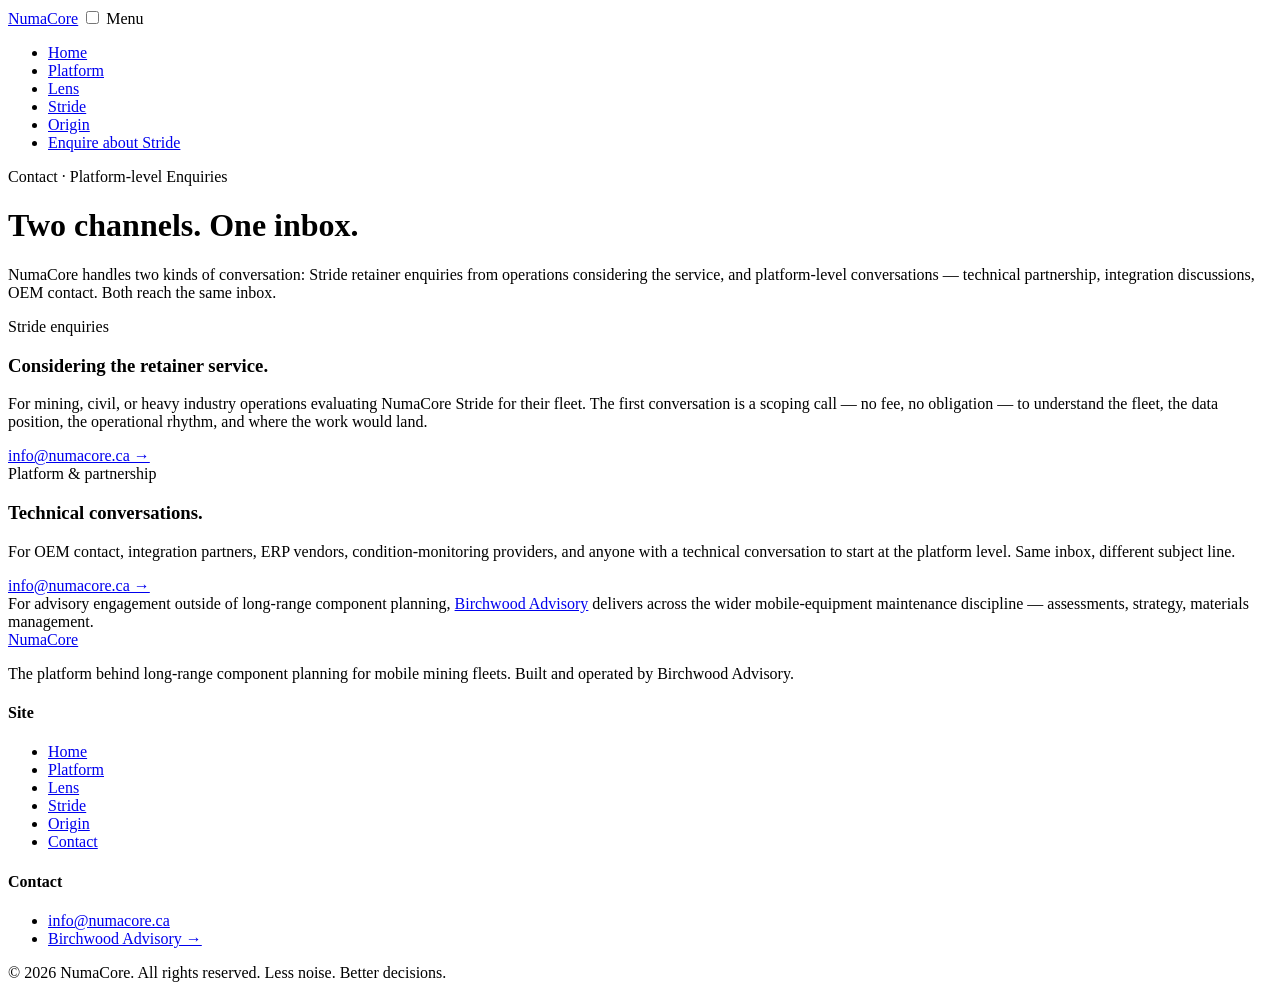
==== contact.html @ 714d465b "Add files via upload" ====
<!DOCTYPE html>
<html lang="en">
<head>
<meta charset="UTF-8">
<meta name="viewport" content="width=device-width, initial-scale=1.0">
<title>Contact &mdash; NumaCore</title>
<meta name="description" content="Platform-level enquiries for NumaCore. Stride retainer enquiries, technical partnership, integration discussions, OEM conversations.">
<link rel="icon" type="image/svg+xml" href="data:image/svg+xml,%3Csvg xmlns='http://www.w3.org/2000/svg' viewBox='0 0 54 54'%3E%3Cpath d='M27 4 L30 24 L50 27 L30 30 L27 50 L24 30 L4 27 L24 24 Z' fill='%235C58A8' opacity='0.3'/%3E%3Cpath d='M27 4 L30 24 L50 27 L30 30 L27 50 L24 30 L4 27 L24 24 Z' fill='none' stroke='%238883D4' stroke-width='2'/%3E%3Ccircle cx='27' cy='27' r='4' fill='%238883D4'/%3E%3C/svg%3E">
<link rel="preconnect" href="https://fonts.googleapis.com">
<link rel="preconnect" href="https://fonts.gstatic.com" crossorigin>
<link href="https://fonts.googleapis.com/css2?family=Rajdhani:wght@400;500;600;700&family=Barlow:wght@300;400;500;600;700&family=Barlow+Condensed:wght@500;600;700&family=JetBrains+Mono:wght@400;500&display=swap" rel="stylesheet">
<link rel="stylesheet" href="styles.css">
</head>
<body>

<nav class="nav">
  <div class="nav-inner">
    <a href="index.html" class="nav-brand">Numa<span>Core</span></a>
    <input type="checkbox" id="nav-toggle" class="nav-toggle">
    <label for="nav-toggle" class="nav-toggle-btn">Menu</label>
    <ul class="nav-links">
      <li><a href="index.html">Home</a></li>
      <li><a href="platform.html">Platform</a></li>
      <li><a href="lens.html">Lens</a></li>
      <li><a href="stride.html">Stride</a></li>
      <li><a href="origin.html">Origin</a></li>
      <li><a href="mailto:info@numacore.ca?subject=Stride%20enquiry" class="nav-cta">Enquire about Stride</a></li>
    </ul>
  </div>
</nav>

<header class="page-header">
  <div class="hero-glow violet" style="opacity:0.28;"></div>
  <div class="container">
    <span class="eyebrow">Contact &middot; Platform-level Enquiries</span>
    <h1>Two channels. One inbox.</h1>
    <p class="lede">NumaCore handles two kinds of conversation: Stride retainer enquiries from operations considering the service, and platform-level conversations &mdash; technical partnership, integration discussions, OEM contact. Both reach the same inbox.</p>
  </div>
</header>

<section>
  <div class="container-narrow">

    <div class="contact-block" style="border-left: 2px solid var(--nc-stride);">
      <span class="eyebrow" style="color: var(--nc-stride);">Stride enquiries</span>
      <h3>Considering the retainer service.</h3>
      <p>For mining, civil, or heavy industry operations evaluating NumaCore Stride for their fleet. The first conversation is a scoping call &mdash; no fee, no obligation &mdash; to understand the fleet, the data position, the operational rhythm, and where the work would land.</p>
      <a href="mailto:info@numacore.ca?subject=Stride%20enquiry" class="btn btn-stride">info@numacore.ca &rarr;</a>
    </div>

    <div class="contact-block" style="border-left: 2px solid var(--nc-brand);">
      <span class="eyebrow">Platform &amp; partnership</span>
      <h3>Technical conversations.</h3>
      <p>For OEM contact, integration partners, ERP vendors, condition-monitoring providers, and anyone with a technical conversation to start at the platform level. Same inbox, different subject line.</p>
      <a href="mailto:info@numacore.ca?subject=Platform%20enquiry" class="btn btn-secondary">info@numacore.ca &rarr;</a>
    </div>

    <div class="routing-note">
      For advisory engagement outside of long-range component planning, <a href="https://birchwood-advisory.com" target="_blank" rel="noopener">Birchwood Advisory</a> delivers across the wider mobile-equipment maintenance discipline &mdash; assessments, strategy, materials management.
    </div>

  </div>
</section>

<footer>
  <div class="footer-inner">
    <div class="footer-brand">
      <a href="index.html" class="nav-brand">Numa<span>Core</span></a>
      <p>The platform behind long-range component planning for mobile mining fleets. Built and operated by Birchwood Advisory.</p>
    </div>
    <div class="footer-col">
      <h4>Site</h4>
      <ul>
        <li><a href="index.html">Home</a></li>
        <li><a href="platform.html">Platform</a></li>
        <li><a href="lens.html">Lens</a></li>
        <li><a href="stride.html">Stride</a></li>
        <li><a href="origin.html">Origin</a></li>
        <li><a href="contact.html">Contact</a></li>
      </ul>
    </div>
    <div class="footer-col">
      <h4>Contact</h4>
      <ul>
        <li><a href="mailto:info@numacore.ca">info@numacore.ca</a></li>
        <li><a href="https://birchwood-advisory.com" target="_blank" rel="noopener">Birchwood Advisory &rarr;</a></li>
      </ul>
    </div>
  </div>
  <div class="footer-base">
    <span>&copy; 2026 NumaCore. All rights reserved.</span>
    <span>Less noise. Better decisions.</span>
  </div>
</footer>

</body>
</html>
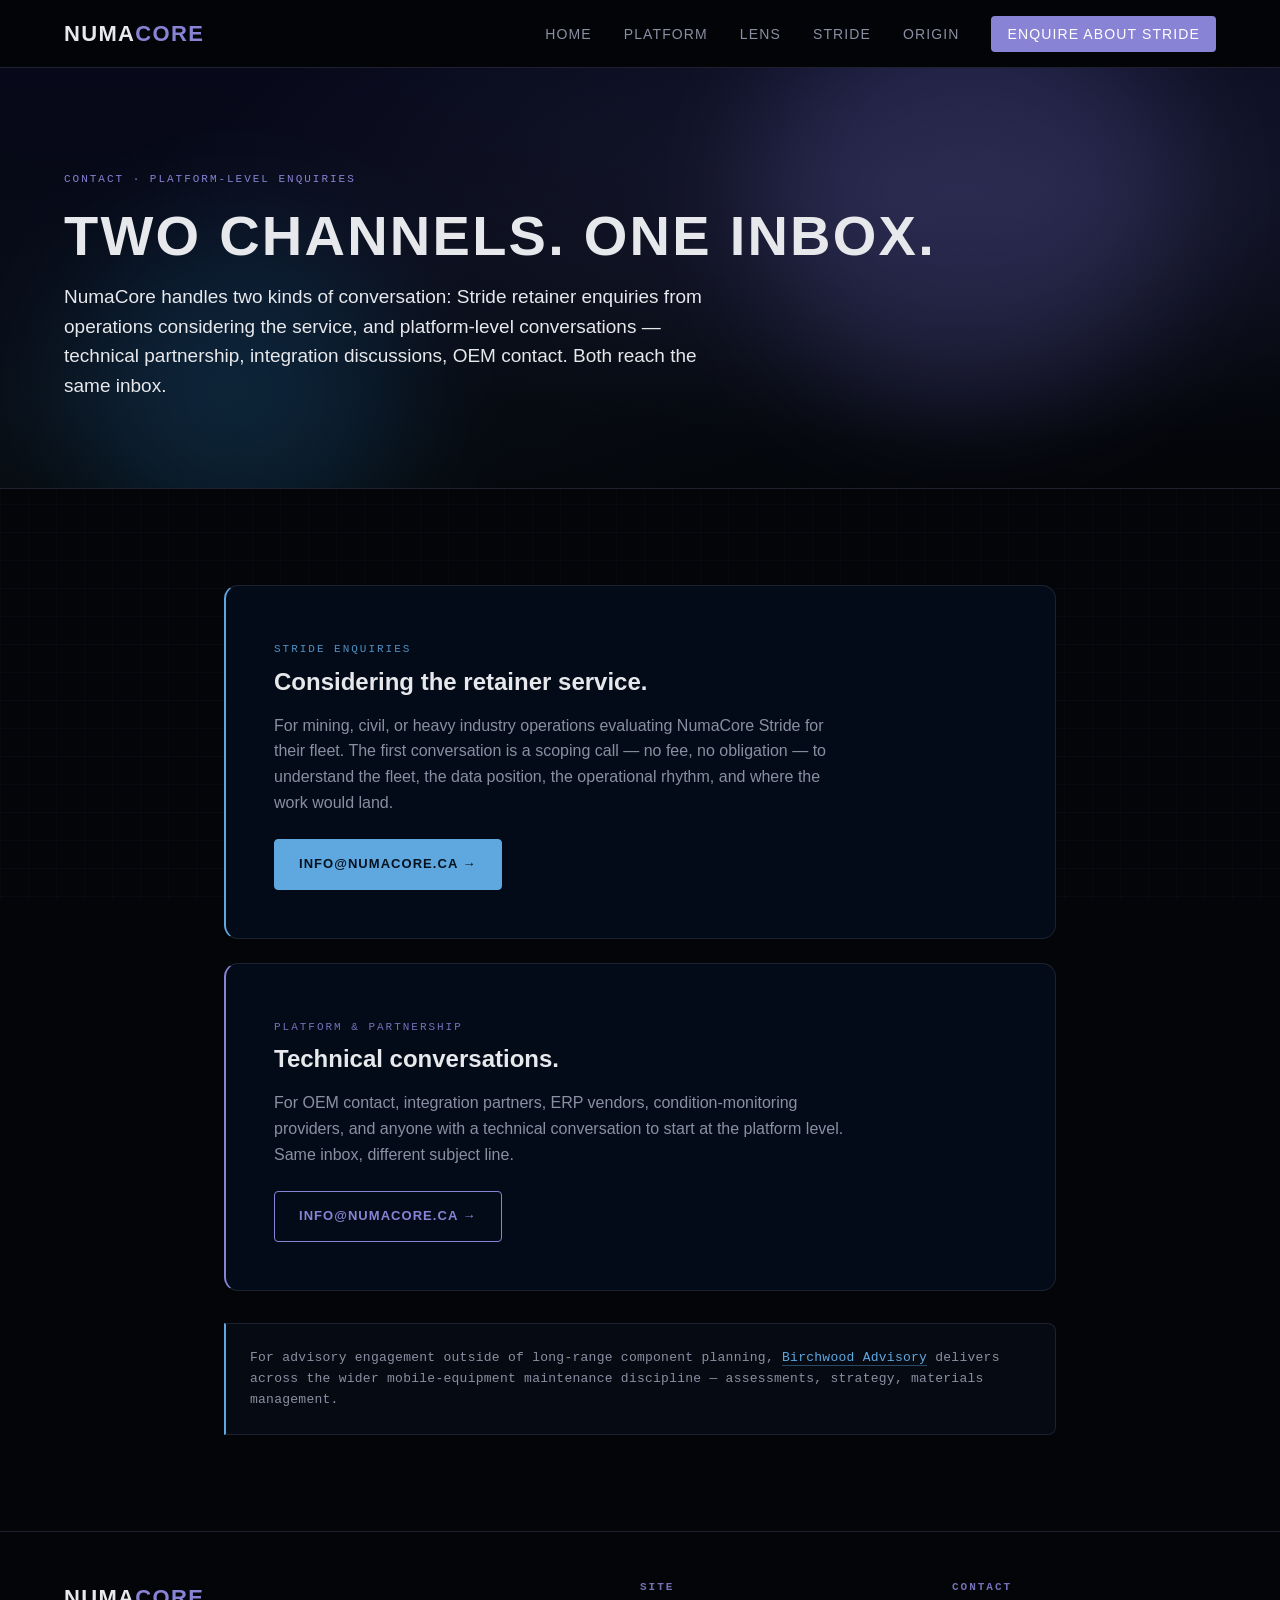
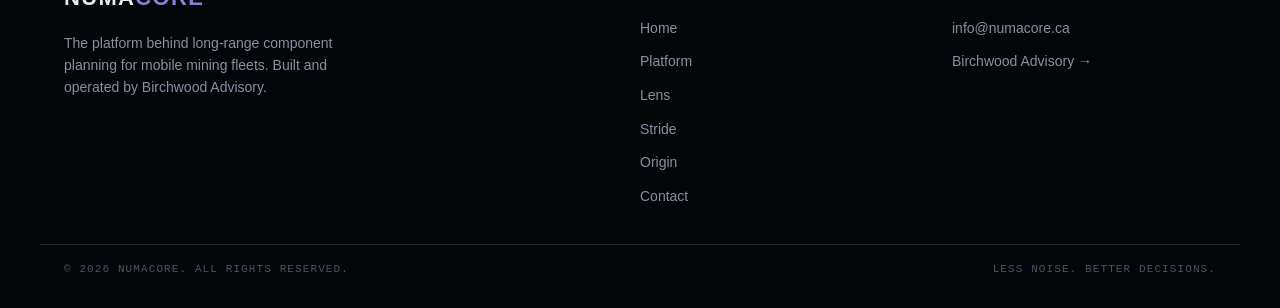
==== commit d7b16a6f: "Add styles.css and README; update HTML to v0.1 with motion/atmosphere passes Adds the missing styles" ====
--- a/contact.html
+++ b/contact.html
@@ -31,10 +31,11 @@
 
 <header class="page-header">
   <div class="hero-glow violet" style="opacity:0.28;"></div>
+  <div class="hero-glow ocean"></div>
   <div class="container">
-    <span class="eyebrow">Contact &middot; Platform-level Enquiries</span>
-    <h1>Two channels. One inbox.</h1>
-    <p class="lede">NumaCore handles two kinds of conversation: Stride retainer enquiries from operations considering the service, and platform-level conversations &mdash; technical partnership, integration discussions, OEM contact. Both reach the same inbox.</p>
+    <span class="eyebrow fade-up d-1">Contact &middot; Platform-level Enquiries</span>
+    <h1 class="fade-up d-2">Two channels. One inbox.</h1>
+    <p class="lede fade-up d-3">NumaCore handles two kinds of conversation: Stride retainer enquiries from operations considering the service, and platform-level conversations &mdash; technical partnership, integration discussions, OEM contact. Both reach the same inbox.</p>
   </div>
 </header>
 
--- a/styles.css
+++ b/styles.css
@@ -0,0 +1,1325 @@
+/* ============================================================
+   NUMACORE — SITE STYLESHEET
+   Cold platform identity. Tokens per NumaCore Brand Pack v1.0.
+   Sibling discipline to Birchwood Advisory (warmer teal-navy);
+   intentionally distinct: colder palette, multi-chrome accents,
+   hex-grid texture, larger card radii, system-voice register.
+   ============================================================ */
+
+:root {
+  /* BACKGROUNDS — colder, darker than Birchwood */
+  --nc-abyss:       #030508;
+  --nc-void:        #07091A;
+  --nc-deep:        #030B18;
+  --nc-surface:     #060A12;
+  --nc-chrome:      #0F1118;
+  --nc-overlay:     #12141E;
+  --nc-border:      #1E2130;
+  --nc-border-dim:  rgba(20, 23, 34, 0.5);
+
+  /* TEXT */
+  --nc-text:        #E8E9ED;
+  --nc-text-m:      #8B8FA3;
+  --nc-text-d:      #4E526A;
+
+  /* PARENT BRAND */
+  --nc-brand:       #8883D4;
+  --nc-brand-dim:   #5C58A8;
+  --nc-brand-glow:  #9B97E8;
+
+  /* PRODUCT ACCENTS */
+  --nc-stride:      #5FA8E0;
+  --nc-stride-dim:  #1E6FAC;
+  --nc-lens:        #3DC9A0;
+  --nc-lens-dim:    #0F6E56;
+  --nc-intake:      #7A7870;
+  --nc-intake-dim:  #3C3B38;
+
+  /* PANEL ACCENTS (Lens) */
+  --nc-pulse:       #E24B4A;
+  --nc-pulse-dim:   #B03030;
+  --nc-vitals:      #1D9E75;
+  --nc-vitals-dim:  #0D6B50;
+  --nc-horizon:     #378ADD;
+  --nc-horizon-dim: #1055A0;
+  --nc-cadence:     #BA7517;
+  --nc-cadence-dim: #7A4808;
+  --nc-deploy:      #8883D4;
+  --nc-deploy-dim:  #5C58A8;
+  --nc-signal:      #5DCAA5;
+  --nc-signal-dim:  #0B6648;
+
+  /* STATUS */
+  --nc-ok:    #34D399;
+  --nc-warn:  #FBBF24;
+  --nc-crit:  #EF4444;
+
+  /* TYPOGRAPHY (matches Birchwood stack) */
+  --font-display: 'Barlow Condensed', 'Arial Narrow', sans-serif;
+  --font-heading: 'Rajdhani', 'Segoe UI', sans-serif;
+  --font-body:    'Barlow', 'Calibri', sans-serif;
+  --font-mono:    'JetBrains Mono', Consolas, monospace;
+
+  /* SPACING */
+  --space-xs:  4px;
+  --space-sm:  8px;
+  --space-md:  16px;
+  --space-lg:  24px;
+  --space-xl:  32px;
+  --space-2xl: 48px;
+  --space-3xl: 64px;
+  --space-4xl: 96px;
+
+  /* RADIUS — NumaCore favours larger card radii than Birchwood */
+  --radius-sm:   4px;
+  --radius-md:   8px;
+  --radius-lg:  14px;
+  --radius-xl:  20px;
+  --radius-pill: 9999px;
+
+  /* LAYOUT */
+  --container:        1200px;
+  --container-narrow:  880px;
+}
+
+/* RESET */
+*, *::before, *::after { box-sizing: border-box; margin: 0; padding: 0; }
+html { scroll-behavior: smooth; overflow-x: hidden; }
+body { overflow-x: hidden; }
+img, svg { max-width: 100%; display: block; }
+img { height: auto; }
+.footer-col a, a[href^="mailto:"] { word-break: break-word; overflow-wrap: anywhere; }
+a { color: inherit; text-decoration: none; }
+button { font: inherit; cursor: pointer; border: none; background: none; color: inherit; }
+
+body {
+  font-family: var(--font-body);
+  font-weight: 400;
+  font-size: 16px;
+  line-height: 1.6;
+  color: var(--nc-text);
+  background: var(--nc-abyss);
+  -webkit-font-smoothing: antialiased;
+  text-rendering: optimizeLegibility;
+  position: relative;
+}
+
+/* HEX-GRID BACKDROP — applied site-wide as a body::before pseudo */
+body::before {
+  content: '';
+  position: fixed;
+  inset: 0;
+  background-image:
+    linear-gradient(rgba(136, 131, 212, 0.04) 1px, transparent 1px),
+    linear-gradient(90deg, rgba(136, 131, 212, 0.04) 1px, transparent 1px);
+  background-size: 28px 28px;
+  pointer-events: none;
+  z-index: 0;
+}
+body > * { position: relative; z-index: 1; }
+
+/* TYPOGRAPHY */
+h1, h2 {
+  font-family: var(--font-display);
+  font-weight: 700;
+  text-transform: uppercase;
+  letter-spacing: 0.04em;
+  line-height: 1.1;
+  color: var(--nc-text);
+}
+h1 { font-size: clamp(32px, 5vw, 56px); }
+h2 { font-size: clamp(24px, 3.5vw, 38px); letter-spacing: 0.035em; }
+
+h3 {
+  font-family: var(--font-heading);
+  font-weight: 600;
+  font-size: 24px;
+  line-height: 1.25;
+  color: var(--nc-text);
+}
+h4 {
+  font-family: var(--font-heading);
+  font-weight: 600;
+  font-size: 18px;
+  letter-spacing: 0.03em;
+  line-height: 1.3;
+  color: var(--nc-text);
+}
+
+p { margin-bottom: var(--space-md); color: var(--nc-text-m); }
+p:last-child { margin-bottom: 0; }
+
+.eyebrow {
+  font-family: var(--font-mono);
+  font-size: 11px;
+  font-weight: 500;
+  text-transform: uppercase;
+  letter-spacing: 0.18em;
+  color: var(--nc-brand);
+  opacity: 0.85;
+  display: inline-block;
+  margin-bottom: var(--space-md);
+}
+
+.lede {
+  font-size: 19px;
+  line-height: 1.55;
+  color: var(--nc-text);
+}
+
+.muted { color: var(--nc-text-m); }
+.accent { color: var(--nc-brand); }
+
+strong { color: var(--nc-text); font-weight: 600; }
+
+/* LAYOUT */
+.container {
+  width: 100%;
+  max-width: var(--container);
+  margin: 0 auto;
+  padding: 0 var(--space-lg);
+}
+.container-narrow {
+  width: 100%;
+  max-width: var(--container-narrow);
+  margin: 0 auto;
+  padding: 0 var(--space-lg);
+}
+
+section { padding: var(--space-4xl) 0; }
+section.tight { padding: var(--space-3xl) 0; }
+
+/* WORDMARK — typeset only, NUMA + violet CORE */
+.wordmark {
+  font-family: var(--font-display);
+  font-weight: 700;
+  text-transform: uppercase;
+  letter-spacing: 0.05em;
+  color: var(--nc-text);
+  line-height: 1;
+}
+.wordmark span { color: var(--nc-brand); }
+
+/* NAV */
+.nav {
+  position: sticky;
+  top: 0;
+  z-index: 100;
+  background: rgba(3, 5, 8, 0.92);
+  backdrop-filter: blur(12px);
+  -webkit-backdrop-filter: blur(12px);
+  border-bottom: 1px solid var(--nc-border);
+}
+.nav-inner {
+  max-width: var(--container);
+  margin: 0 auto;
+  padding: var(--space-md) var(--space-lg);
+  display: flex;
+  align-items: center;
+  justify-content: space-between;
+  gap: var(--space-lg);
+}
+.nav-brand {
+  font-family: var(--font-display);
+  font-weight: 700;
+  font-size: 22px;
+  text-transform: uppercase;
+  letter-spacing: 0.06em;
+  color: var(--nc-text);
+}
+.nav-brand span { color: var(--nc-brand); }
+
+.nav-toggle { display: none; }
+.nav-toggle-btn {
+  display: none;
+  font-family: var(--font-mono);
+  font-size: 11px;
+  letter-spacing: 0.15em;
+  text-transform: uppercase;
+  color: var(--nc-brand);
+  padding: var(--space-sm) var(--space-md);
+  border: 1px solid var(--nc-border);
+  border-radius: var(--radius-sm);
+  min-height: 44px;
+  align-items: center;
+}
+
+.nav-links {
+  display: flex;
+  align-items: center;
+  gap: var(--space-xl);
+  list-style: none;
+}
+.nav-links a {
+  font-family: var(--font-heading);
+  font-weight: 500;
+  font-size: 14px;
+  text-transform: uppercase;
+  letter-spacing: 0.08em;
+  color: var(--nc-text-m);
+  padding: var(--space-sm) 0;
+  border-bottom: 1px solid transparent;
+  transition: color 0.15s ease, border-color 0.15s ease;
+}
+.nav-links a:hover { color: var(--nc-brand); }
+.nav-links a.active {
+  color: var(--nc-brand);
+  border-bottom-color: var(--nc-brand);
+}
+.nav-links .nav-cta {
+  background: var(--nc-brand);
+  color: #fff;
+  padding: 10px var(--space-md);
+  border-radius: var(--radius-sm);
+  border-bottom: none;
+  transition: background 0.15s ease, box-shadow 0.15s ease;
+}
+.nav-links .nav-cta:hover {
+  background: var(--nc-brand-glow);
+  color: #fff;
+  box-shadow: 0 0 16px rgba(136, 131, 212, 0.35);
+}
+
+/* HERO — atmospheric, wordmark-led */
+.hero {
+  position: relative;
+  padding: var(--space-4xl) 0 calc(var(--space-4xl) + 40px);
+  background:
+    radial-gradient(ellipse at 70% 30%, rgba(136, 131, 212, 0.18), transparent 55%),
+    radial-gradient(ellipse at 15% 80%, rgba(95, 168, 224, 0.10), transparent 55%),
+    radial-gradient(ellipse at 100% 100%, rgba(61, 201, 160, 0.06), transparent 55%),
+    linear-gradient(180deg, #07091A 0%, #030508 70%, #030508 100%);
+  border-bottom: 1px solid var(--nc-border);
+  overflow: hidden;
+  min-height: 560px;
+}
+
+/* glow blobs — accent splashes behind the wordmark */
+.hero-glow {
+  position: absolute;
+  border-radius: 50%;
+  filter: blur(64px);
+  pointer-events: none;
+  z-index: 0;
+}
+.hero-glow.violet {
+  width: 420px;
+  height: 420px;
+  top: -80px;
+  right: 8%;
+  background: var(--nc-brand-dim);
+  opacity: 0.35;
+}
+.hero-glow.ocean {
+  width: 320px;
+  height: 320px;
+  bottom: -60px;
+  left: 6%;
+  background: var(--nc-stride-dim);
+  opacity: 0.22;
+}
+
+.hero .container { position: relative; z-index: 2; }
+.hero-stage {
+  max-width: 880px;
+  margin: 0 auto;
+  text-align: center;
+}
+.hero-stage .eyebrow,
+.hero-stage .btn-row { justify-content: center; }
+.hero-stage .btn-row { display: flex; justify-content: center; }
+.hero-stage .lede { margin-left: auto; margin-right: auto; }
+
+.hero-wordmark {
+  font-family: var(--font-display);
+  font-weight: 700;
+  font-size: clamp(56px, 11vw, 128px);
+  letter-spacing: 0.06em;
+  text-transform: uppercase;
+  color: var(--nc-text);
+  line-height: 1;
+  margin-bottom: var(--space-md);
+}
+.hero-wordmark span { color: var(--nc-brand); }
+
+.hero-tagline {
+  font-family: var(--font-heading);
+  font-weight: 500;
+  font-size: clamp(18px, 2.2vw, 24px);
+  color: var(--nc-text);
+  letter-spacing: 0.01em;
+  margin-bottom: var(--space-md);
+  max-width: 28ch;
+  margin-left: auto;
+  margin-right: auto;
+  line-height: 1.35;
+}
+.hero-stage .lede {
+  margin-bottom: var(--space-xl);
+  max-width: 60ch;
+  font-size: clamp(15px, 1.4vw, 17px);
+  color: var(--nc-text-m);
+}
+
+@media (max-width: 880px) {
+  .hero { min-height: 460px; padding-bottom: var(--space-3xl); }
+  .hero-wordmark { font-size: clamp(48px, 14vw, 88px); letter-spacing: 0.04em; }
+  .hero-glow.violet { right: -80px; width: 280px; height: 280px; opacity: 0.4; }
+  .hero-glow.ocean { left: -60px; width: 220px; height: 220px; }
+}
+
+/* PAGE HEADER (non-home) — atmospheric, lighter than home hero */
+.page-header {
+  position: relative;
+  padding: var(--space-4xl) 0 calc(var(--space-3xl) + 24px);
+  background:
+    radial-gradient(ellipse at 75% 30%, rgba(136, 131, 212, 0.14), transparent 60%),
+    radial-gradient(ellipse at 5% 80%, rgba(95, 168, 224, 0.06), transparent 55%),
+    linear-gradient(180deg, #07091A 0%, #030508 100%);
+  border-bottom: 1px solid var(--nc-border);
+  overflow: hidden;
+  min-height: 320px;
+}
+.page-header .container { position: relative; z-index: 2; }
+.page-header h1 { margin-bottom: var(--space-md); }
+.page-header .lede { max-width: 64ch; }
+
+/* per-page accent override (set on .page-header inline or via class) */
+.page-header.accent-stride .eyebrow { color: var(--nc-stride); }
+.page-header.accent-stride { background:
+  radial-gradient(ellipse at 75% 30%, rgba(95, 168, 224, 0.16), transparent 60%),
+  radial-gradient(ellipse at 5% 80%, rgba(136, 131, 212, 0.05), transparent 55%),
+  linear-gradient(180deg, #030B18 0%, #030508 100%); }
+.page-header.accent-lens .eyebrow { color: var(--nc-lens); }
+.page-header.accent-lens { background:
+  radial-gradient(ellipse at 75% 30%, rgba(61, 201, 160, 0.14), transparent 60%),
+  radial-gradient(ellipse at 5% 80%, rgba(136, 131, 212, 0.05), transparent 55%),
+  linear-gradient(180deg, #030B12 0%, #030508 100%); }
+
+/* BUTTONS */
+.btn {
+  display: inline-flex;
+  align-items: center;
+  justify-content: center;
+  gap: var(--space-sm);
+  font-family: var(--font-heading);
+  font-weight: 600;
+  font-size: 14px;
+  text-transform: uppercase;
+  letter-spacing: 0.08em;
+  padding: 14px 24px;
+  border-radius: var(--radius-sm);
+  min-height: 44px;
+  transition: background 0.15s ease, color 0.15s ease, border-color 0.15s ease, box-shadow 0.15s ease;
+  border: 1px solid transparent;
+}
+.btn-primary {
+  background: var(--nc-brand);
+  color: #fff;
+  border-color: var(--nc-brand);
+}
+.btn-primary:hover {
+  background: var(--nc-brand-glow);
+  border-color: var(--nc-brand-glow);
+  box-shadow: 0 0 20px rgba(136, 131, 212, 0.35);
+}
+.btn-secondary {
+  background: transparent;
+  color: var(--nc-brand);
+  border-color: var(--nc-brand);
+}
+.btn-secondary:hover { background: rgba(136, 131, 212, 0.1); }
+
+.btn-stride {
+  background: var(--nc-stride);
+  color: #06121F;
+  border-color: var(--nc-stride);
+}
+.btn-stride:hover {
+  background: #85B7EB;
+  border-color: #85B7EB;
+  box-shadow: 0 0 20px rgba(95, 168, 224, 0.35);
+}
+
+.btn-ghost {
+  background: transparent;
+  color: var(--nc-text-m);
+  border-color: var(--nc-border);
+}
+.btn-ghost:hover {
+  color: var(--nc-text);
+  border-color: var(--nc-text-d);
+}
+
+.btn-row { display: flex; gap: var(--space-md); flex-wrap: wrap; }
+
+/* CARDS — base */
+.card {
+  background: var(--nc-deep);
+  border: 1px solid var(--nc-border);
+  border-radius: var(--radius-lg);
+  padding: var(--space-xl);
+  transition: border-color 0.15s ease;
+  position: relative;
+  overflow: hidden;
+}
+.card:hover { border-color: rgba(136, 131, 212, 0.3); }
+.card .eyebrow { margin-bottom: var(--space-sm); }
+.card h3 { margin-bottom: var(--space-md); }
+.card p { color: var(--nc-text-m); }
+
+.card-grid {
+  display: grid;
+  grid-template-columns: repeat(auto-fit, minmax(280px, 1fr));
+  gap: var(--space-lg);
+}
+.card-grid.cols-3 { grid-template-columns: repeat(3, 1fr); }
+.card-grid.cols-2 { grid-template-columns: repeat(2, 1fr); }
+@media (max-width: 880px) {
+  .card-grid.cols-3, .card-grid.cols-2 { grid-template-columns: 1fr; }
+}
+
+/* SECTION HEADER */
+.section-head {
+  margin-bottom: var(--space-2xl);
+  max-width: 64ch;
+}
+.section-head h2 { margin-bottom: var(--space-md); }
+.section-head .lede { color: var(--nc-text); }
+
+/* PRODUCT-CARD CASCADE — Stride / Lens / NumaCore */
+.product-card {
+  position: relative;
+  border-radius: var(--radius-xl);
+  padding: var(--space-2xl) var(--space-2xl) var(--space-xl);
+  border: 1px solid rgba(255, 255, 255, 0.06);
+  margin-bottom: var(--space-md);
+  overflow: hidden;
+}
+.product-card::before {
+  content: '';
+  position: absolute;
+  inset: 0;
+  background-image:
+    linear-gradient(rgba(255, 255, 255, 0.03) 1px, transparent 1px),
+    linear-gradient(90deg, rgba(255, 255, 255, 0.03) 1px, transparent 1px);
+  background-size: 28px 28px;
+  pointer-events: none;
+}
+.card-glow {
+  position: absolute;
+  border-radius: 50%;
+  filter: blur(60px);
+  opacity: 0.18;
+  pointer-events: none;
+  z-index: 0;
+}
+.pc-header {
+  display: flex;
+  align-items: flex-start;
+  justify-content: space-between;
+  position: relative;
+  z-index: 1;
+  gap: var(--space-md);
+}
+.pc-eyebrow {
+  font-family: var(--font-mono);
+  font-size: 10px;
+  font-weight: 500;
+  letter-spacing: 0.18em;
+  text-transform: uppercase;
+  opacity: 0.7;
+  margin-bottom: var(--space-xs);
+}
+.pc-name {
+  font-family: var(--font-heading);
+  font-size: clamp(26px, 3.4vw, 36px);
+  font-weight: 600;
+  line-height: 1.1;
+  letter-spacing: 0.01em;
+}
+.pc-body {
+  margin-top: var(--space-md);
+  font-size: 16px;
+  line-height: 1.6;
+  position: relative;
+  z-index: 1;
+  opacity: 0.88;
+  max-width: 56ch;
+}
+.pc-tagline {
+  margin-top: var(--space-md);
+  font-family: var(--font-mono);
+  font-size: 12px;
+  letter-spacing: 0.1em;
+  opacity: 0.55;
+  position: relative;
+  z-index: 1;
+  font-style: italic;
+}
+.pc-tag {
+  margin-top: var(--space-md);
+  display: inline-block;
+  font-family: var(--font-mono);
+  font-size: 10px;
+  letter-spacing: 0.14em;
+  text-transform: uppercase;
+  padding: 4px 12px;
+  border-radius: var(--radius-pill);
+  border: 1px solid;
+  opacity: 0.7;
+  position: relative;
+  z-index: 1;
+}
+.pc-icon {
+  width: 64px;
+  height: 64px;
+  flex-shrink: 0;
+  position: relative;
+  z-index: 1;
+}
+
+/* product-card variants (per brand pack §03) */
+.pc-numacore { background: var(--nc-void); color: var(--nc-text); }
+.pc-numacore .pc-eyebrow { color: var(--nc-brand); }
+.pc-numacore .pc-name    { color: #fff; }
+.pc-numacore .pc-tag     { border-color: var(--nc-brand-dim); color: var(--nc-brand); }
+.pc-numacore .card-glow  { background: var(--nc-brand-dim); }
+
+.pc-stride { background: var(--nc-deep); color: #CCE4F8; }
+.pc-stride .pc-eyebrow { color: var(--nc-stride); }
+.pc-stride .pc-name    { color: #E6F4FF; }
+.pc-stride .pc-tag     { border-color: var(--nc-stride-dim); color: #85B7EB; }
+.pc-stride .card-glow  { background: var(--nc-stride-dim); }
+
+.pc-lens { background: #030B12; color: #B8EDE0; }
+.pc-lens .pc-eyebrow { color: var(--nc-lens); }
+.pc-lens .pc-name    { color: #E0FAF2; }
+.pc-lens .pc-tag     { border-color: var(--nc-lens-dim); color: #5DCAA5; }
+.pc-lens .card-glow  { background: var(--nc-lens-dim); }
+
+.pc-intake { background: #0A0A09; color: #C8C7BF; }
+.pc-intake .pc-eyebrow { color: var(--nc-intake); }
+.pc-intake .pc-name    { color: #E5E3DA; }
+.pc-intake .pc-tag     { border-color: var(--nc-intake-dim); color: var(--nc-intake); }
+.pc-intake .card-glow  { background: var(--nc-intake-dim); opacity: 0.1; }
+
+/* cascade connector — vertical rule between stacked product-cards */
+.cascade {
+  position: relative;
+  display: flex;
+  flex-direction: column;
+  gap: var(--space-md);
+}
+.cascade .product-card { margin-bottom: 0; }
+.cascade-rule {
+  position: relative;
+  height: 32px;
+  margin: -8px 0;
+  display: flex;
+  justify-content: center;
+}
+.cascade-rule::before {
+  content: '';
+  position: absolute;
+  top: 0;
+  bottom: 0;
+  width: 1px;
+  background: linear-gradient(180deg, transparent, var(--nc-border) 20%, var(--nc-border) 80%, transparent);
+}
+.cascade-rule::after {
+  content: '';
+  position: absolute;
+  top: 50%;
+  left: 50%;
+  width: 6px;
+  height: 6px;
+  border-radius: 50%;
+  background: var(--nc-brand);
+  transform: translate(-50%, -50%);
+  box-shadow: 0 0 12px rgba(136, 131, 212, 0.6);
+}
+
+/* PANEL GRID (Lens panels) */
+.panel-grid {
+  display: grid;
+  grid-template-columns: 1fr 1fr;
+  gap: var(--space-md);
+  margin-top: var(--space-md);
+}
+@media (max-width: 700px) {
+  .panel-grid { grid-template-columns: 1fr; }
+}
+
+.panel-card {
+  border-radius: var(--radius-lg);
+  padding: var(--space-xl);
+  background: var(--nc-surface);
+  border: 1px solid rgba(255, 255, 255, 0.05);
+  position: relative;
+  overflow: hidden;
+  display: flex;
+  flex-direction: column;
+  text-decoration: none;
+  color: inherit;
+  transition: border-color 0.15s ease, transform 0.15s ease;
+}
+a.panel-card:hover {
+  border-color: rgba(255, 255, 255, 0.18);
+  transform: translateY(-2px);
+}
+.panel-card::before {
+  content: '';
+  position: absolute;
+  inset: 0;
+  background-image:
+    linear-gradient(rgba(255, 255, 255, 0.025) 1px, transparent 1px),
+    linear-gradient(90deg, rgba(255, 255, 255, 0.025) 1px, transparent 1px);
+  background-size: 28px 28px;
+  pointer-events: none;
+}
+.pc2-glow {
+  position: absolute;
+  border-radius: 50%;
+  filter: blur(40px);
+  opacity: 0.14;
+  pointer-events: none;
+  width: 140px;
+  height: 140px;
+  top: -40px;
+  right: -30px;
+}
+.pc2-header {
+  display: flex;
+  align-items: center;
+  justify-content: space-between;
+  position: relative;
+  z-index: 1;
+  gap: var(--space-sm);
+}
+.pc2-name {
+  font-family: var(--font-heading);
+  font-size: 22px;
+  font-weight: 600;
+  line-height: 1.1;
+}
+.pc2-eyebrow {
+  font-family: var(--font-mono);
+  font-size: 9px;
+  letter-spacing: 0.16em;
+  text-transform: uppercase;
+  opacity: 0.65;
+  margin-bottom: var(--space-xs);
+}
+.pc2-icon { width: 44px; height: 44px; flex-shrink: 0; }
+
+.pc2-body {
+  font-size: 14px;
+  line-height: 1.6;
+  color: var(--nc-text-m);
+  margin-top: var(--space-md);
+  position: relative;
+  z-index: 1;
+}
+.pc2-extra {
+  font-size: 13px;
+  line-height: 1.6;
+  color: var(--nc-text-m);
+  margin-top: var(--space-md);
+  position: relative;
+  z-index: 1;
+}
+.pc2-tagline {
+  font-family: var(--font-mono);
+  font-size: 10px;
+  letter-spacing: 0.1em;
+  opacity: 0.5;
+  margin-top: var(--space-md);
+  position: relative;
+  z-index: 1;
+  font-style: italic;
+}
+.pc2-meta {
+  margin-top: auto;
+  padding-top: var(--space-md);
+  position: relative;
+  z-index: 1;
+}
+.pc2-status {
+  display: inline-flex;
+  align-items: center;
+  gap: 6px;
+  font-family: var(--font-mono);
+  font-size: 9px;
+  font-weight: 500;
+  letter-spacing: 0.14em;
+  text-transform: uppercase;
+  padding: 4px 10px;
+  border-radius: var(--radius-pill);
+  border: 1px solid;
+  position: relative;
+  z-index: 1;
+}
+.status-active { color: var(--nc-ok); border-color: rgba(52, 211, 153, 0.3); }
+.status-active::before {
+  content: '';
+  width: 6px;
+  height: 6px;
+  border-radius: 50%;
+  background: var(--nc-ok);
+  box-shadow: 0 0 6px rgba(52, 211, 153, 0.6);
+}
+.status-forthcoming { color: var(--nc-text-m); border-color: var(--nc-border); }
+.status-forthcoming::before {
+  content: '';
+  width: 6px;
+  height: 6px;
+  border-radius: 50%;
+  background: var(--nc-text-m);
+}
+
+/* DETAIL anchors on /lens — long-form per panel */
+.panel-detail {
+  border-top: 1px solid var(--nc-border);
+  padding-top: var(--space-2xl);
+  margin-top: var(--space-2xl);
+  scroll-margin-top: 80px;
+}
+.panel-detail h3 {
+  font-family: var(--font-display);
+  font-size: clamp(22px, 2.6vw, 30px);
+  text-transform: uppercase;
+  letter-spacing: 0.04em;
+  margin-bottom: var(--space-md);
+}
+.panel-detail .panel-detail-eyebrow {
+  font-family: var(--font-mono);
+  font-size: 11px;
+  font-weight: 500;
+  text-transform: uppercase;
+  letter-spacing: 0.18em;
+  display: inline-block;
+  margin-bottom: var(--space-sm);
+}
+.panel-detail p { color: var(--nc-text); max-width: 72ch; }
+.panel-detail ul {
+  list-style: none;
+  margin-top: var(--space-md);
+  display: flex;
+  flex-direction: column;
+  gap: var(--space-sm);
+  max-width: 72ch;
+}
+.panel-detail li {
+  position: relative;
+  padding: var(--space-sm) 0 var(--space-sm) var(--space-lg);
+  color: var(--nc-text-m);
+  border-bottom: 1px solid rgba(255, 255, 255, 0.04);
+}
+.panel-detail li::before {
+  content: '';
+  position: absolute;
+  left: 0;
+  top: 18px;
+  width: 8px;
+  height: 1px;
+}
+.panel-detail.accent-pulse h3, .panel-detail.accent-pulse .panel-detail-eyebrow { color: var(--nc-pulse); }
+.panel-detail.accent-pulse li::before { background: var(--nc-pulse); }
+.panel-detail.accent-vitals h3, .panel-detail.accent-vitals .panel-detail-eyebrow { color: var(--nc-vitals); }
+.panel-detail.accent-vitals li::before { background: var(--nc-vitals); }
+.panel-detail.accent-horizon h3, .panel-detail.accent-horizon .panel-detail-eyebrow { color: var(--nc-horizon); }
+.panel-detail.accent-horizon li::before { background: var(--nc-horizon); }
+.panel-detail.accent-cadence h3, .panel-detail.accent-cadence .panel-detail-eyebrow { color: var(--nc-cadence); }
+.panel-detail.accent-cadence li::before { background: var(--nc-cadence); }
+.panel-detail.accent-deploy h3, .panel-detail.accent-deploy .panel-detail-eyebrow { color: var(--nc-deploy); }
+.panel-detail.accent-deploy li::before { background: var(--nc-deploy); }
+
+/* COMPUTES LIST — what NumaCore computes (Home strip 1) */
+.computes {
+  list-style: none;
+  display: grid;
+  grid-template-columns: repeat(2, 1fr);
+  gap: var(--space-lg);
+  margin-top: var(--space-xl);
+}
+.computes li {
+  background: var(--nc-deep);
+  border: 1px solid var(--nc-border);
+  border-left: 2px solid var(--nc-brand);
+  border-radius: 0 var(--radius-md) var(--radius-md) 0;
+  padding: var(--space-md) var(--space-lg);
+  color: var(--nc-text);
+}
+.computes li strong {
+  display: block;
+  font-family: var(--font-heading);
+  font-size: 16px;
+  margin-bottom: 4px;
+  color: var(--nc-text);
+}
+.computes li span {
+  font-size: 14px;
+  color: var(--nc-text-m);
+  line-height: 1.5;
+}
+@media (max-width: 700px) { .computes { grid-template-columns: 1fr; } }
+
+/* INCLUDED LIST — Stride retainer (vertical line items) */
+.included {
+  list-style: none;
+  margin-top: var(--space-xl);
+  display: flex;
+  flex-direction: column;
+}
+.included li {
+  display: grid;
+  grid-template-columns: 32px 1fr;
+  gap: var(--space-md);
+  padding: var(--space-md) 0;
+  border-bottom: 1px solid var(--nc-border);
+  align-items: start;
+}
+.included li:last-child { border-bottom: none; }
+.included li .num {
+  font-family: var(--font-mono);
+  font-size: 12px;
+  letter-spacing: 0.15em;
+  color: var(--nc-stride);
+  padding-top: 2px;
+}
+.included li strong {
+  display: block;
+  font-family: var(--font-heading);
+  font-size: 17px;
+  color: var(--nc-text);
+  margin-bottom: 4px;
+}
+.included li span {
+  font-size: 15px;
+  color: var(--nc-text-m);
+  line-height: 1.55;
+}
+
+/* PILLAR PANEL (Stride strategic pillars) */
+.pillar-grid {
+  display: grid;
+  grid-template-columns: repeat(2, 1fr);
+  gap: var(--space-lg);
+}
+@media (max-width: 700px) { .pillar-grid { grid-template-columns: 1fr; } }
+
+.pillar-card {
+  background: var(--nc-deep);
+  border: 1px solid var(--nc-border);
+  border-radius: var(--radius-lg);
+  padding: var(--space-xl);
+  position: relative;
+  overflow: hidden;
+}
+.pillar-card .pillar-num {
+  font-family: var(--font-mono);
+  font-size: 11px;
+  letter-spacing: 0.18em;
+  text-transform: uppercase;
+  margin-bottom: var(--space-xs);
+}
+.pillar-card h3 { margin-bottom: var(--space-md); font-size: 22px; }
+.pillar-card p { color: var(--nc-text-m); margin: 0; }
+
+.pillar-card.accent-1 .pillar-num, .pillar-card.accent-1 h3 { color: var(--nc-brand); }
+.pillar-card.accent-1 { border-left: 2px solid var(--nc-brand); }
+.pillar-card.accent-2 .pillar-num, .pillar-card.accent-2 h3 { color: var(--nc-stride); }
+.pillar-card.accent-2 { border-left: 2px solid var(--nc-stride); }
+.pillar-card.accent-3 .pillar-num, .pillar-card.accent-3 h3 { color: var(--nc-lens); }
+.pillar-card.accent-3 { border-left: 2px solid var(--nc-lens); }
+.pillar-card.accent-4 .pillar-num, .pillar-card.accent-4 h3 { color: var(--nc-signal); }
+.pillar-card.accent-4 { border-left: 2px solid var(--nc-signal); }
+
+/* PERSONA CARDS (Stride 'who it's for') */
+.persona-grid {
+  display: grid;
+  grid-template-columns: repeat(3, 1fr);
+  gap: var(--space-md);
+  margin-top: var(--space-xl);
+}
+@media (max-width: 880px) { .persona-grid { grid-template-columns: 1fr; } }
+.persona {
+  background: var(--nc-surface);
+  border: 1px solid var(--nc-border);
+  border-radius: var(--radius-md);
+  padding: var(--space-lg);
+}
+.persona .role {
+  font-family: var(--font-mono);
+  font-size: 10px;
+  letter-spacing: 0.16em;
+  text-transform: uppercase;
+  color: var(--nc-stride);
+  margin-bottom: var(--space-xs);
+}
+.persona h4 { margin-bottom: var(--space-sm); }
+.persona p { font-size: 14px; color: var(--nc-text-m); margin: 0; }
+
+/* ENGAGEMENT FLOW (Stride 'how it works') */
+.flow {
+  display: grid;
+  grid-template-columns: repeat(3, 1fr);
+  gap: var(--space-lg);
+  margin-top: var(--space-xl);
+  position: relative;
+}
+@media (max-width: 880px) { .flow { grid-template-columns: 1fr; } }
+.flow-step {
+  background: var(--nc-deep);
+  border: 1px solid var(--nc-border);
+  border-radius: var(--radius-md);
+  padding: var(--space-xl);
+  position: relative;
+}
+.flow-step .step-num {
+  font-family: var(--font-mono);
+  font-size: 11px;
+  letter-spacing: 0.18em;
+  text-transform: uppercase;
+  color: var(--nc-stride);
+  margin-bottom: var(--space-xs);
+}
+.flow-step h4 { margin-bottom: var(--space-sm); }
+.flow-step p { font-size: 14px; color: var(--nc-text-m); margin: 0; }
+
+/* PRINCIPLES LIST (Platform page) */
+.principles {
+  list-style: none;
+  display: grid;
+  grid-template-columns: repeat(2, 1fr);
+  gap: var(--space-md);
+  margin-top: var(--space-xl);
+}
+@media (max-width: 700px) { .principles { grid-template-columns: 1fr; } }
+.principles li {
+  background: var(--nc-surface);
+  border: 1px solid var(--nc-border);
+  border-radius: var(--radius-md);
+  padding: var(--space-lg);
+}
+.principles li strong {
+  display: block;
+  font-family: var(--font-heading);
+  font-size: 16px;
+  color: var(--nc-text);
+  margin-bottom: 6px;
+  letter-spacing: 0.01em;
+}
+.principles li span {
+  font-size: 14px;
+  color: var(--nc-text-m);
+  line-height: 1.6;
+}
+
+/* SIGNAL STRIP (Lens closing) */
+.signal-strip {
+  background:
+    radial-gradient(ellipse at 30% 50%, rgba(93, 202, 165, 0.10), transparent 60%),
+    var(--nc-deep);
+  border: 1px solid var(--nc-border);
+  border-radius: var(--radius-lg);
+  padding: var(--space-2xl);
+  margin-top: var(--space-3xl);
+  display: grid;
+  grid-template-columns: 1fr auto;
+  gap: var(--space-xl);
+  align-items: center;
+}
+.signal-strip .eyebrow { color: var(--nc-signal); }
+.signal-strip h3 { color: var(--nc-signal); margin-bottom: var(--space-sm); }
+.signal-strip p { color: var(--nc-text-m); margin: 0; max-width: 60ch; }
+.signal-strip .pc2-icon { width: 64px; height: 64px; }
+@media (max-width: 700px) {
+  .signal-strip { grid-template-columns: 1fr; }
+}
+
+/* INTAKE ASIDE (Platform page) */
+.intake-aside {
+  background: var(--nc-surface);
+  border: 1px solid var(--nc-border);
+  border-left: 2px solid var(--nc-intake);
+  border-radius: 0 var(--radius-md) var(--radius-md) 0;
+  padding: var(--space-xl);
+  margin-top: var(--space-2xl);
+  display: grid;
+  grid-template-columns: auto 1fr;
+  gap: var(--space-lg);
+  align-items: start;
+}
+.intake-aside .pc2-icon { width: 44px; height: 44px; flex-shrink: 0; }
+.intake-aside .eyebrow { color: var(--nc-intake); margin-bottom: var(--space-xs); }
+.intake-aside h4 { margin-bottom: var(--space-sm); color: var(--nc-text); }
+.intake-aside p { color: var(--nc-text-m); margin: 0; }
+@media (max-width: 700px) {
+  .intake-aside { grid-template-columns: 1fr; }
+}
+
+/* HOME STRIP — Stride + Lens at a glance */
+.product-strip {
+  background: var(--nc-void);
+  border-top: 1px solid var(--nc-border);
+  border-bottom: 1px solid var(--nc-border);
+}
+.product-strip .product-card { margin-bottom: var(--space-md); }
+.product-strip .product-card:last-of-type { margin-bottom: 0; }
+.product-strip .strip-aside {
+  font-family: var(--font-mono);
+  font-size: 12px;
+  letter-spacing: 0.06em;
+  color: var(--nc-text-d);
+  margin-top: var(--space-lg);
+  text-align: center;
+  font-style: italic;
+}
+.product-strip .strip-aside .accent { color: var(--nc-intake); font-style: normal; }
+
+/* HOME ORIGIN STRIP — handshake to Birchwood */
+.origin-strip {
+  background:
+    radial-gradient(ellipse at 30% 50%, rgba(95, 168, 224, 0.06), transparent 60%),
+    var(--nc-deep);
+  border-top: 1px solid var(--nc-border);
+  border-bottom: 1px solid var(--nc-border);
+}
+.origin-strip .container {
+  display: grid;
+  grid-template-columns: 1fr auto;
+  gap: var(--space-2xl);
+  align-items: center;
+}
+.origin-strip h3 { color: var(--nc-stride); margin-bottom: var(--space-sm); }
+.origin-strip p { color: var(--nc-text); margin: 0; max-width: 72ch; }
+@media (max-width: 880px) {
+  .origin-strip .container { grid-template-columns: 1fr; }
+}
+
+/* CTA SECTION */
+.cta-section {
+  text-align: center;
+  background:
+    radial-gradient(ellipse at 50% 0%, rgba(136, 131, 212, 0.10), transparent 60%),
+    var(--nc-abyss);
+  border-top: 1px solid var(--nc-border);
+}
+.cta-section h2 { margin-bottom: var(--space-md); }
+.cta-section .lede { max-width: 56ch; margin: 0 auto var(--space-xl); }
+.cta-section .btn-row { justify-content: center; }
+
+/* CONTACT BLOCKS */
+.contact-block {
+  background: var(--nc-deep);
+  border: 1px solid var(--nc-border);
+  border-radius: var(--radius-lg);
+  padding: var(--space-2xl);
+  margin-bottom: var(--space-lg);
+}
+.contact-block .eyebrow { margin-bottom: var(--space-sm); }
+.contact-block h3 { margin-bottom: var(--space-md); }
+.contact-block p { color: var(--nc-text-m); margin-bottom: var(--space-lg); max-width: 64ch; }
+.contact-block .btn { font-size: 13px; }
+
+.routing-note {
+  background: var(--nc-surface);
+  border: 1px solid var(--nc-border);
+  border-left: 2px solid var(--nc-stride);
+  border-radius: 0 var(--radius-md) var(--radius-md) 0;
+  padding: var(--space-lg);
+  margin-top: var(--space-xl);
+  font-family: var(--font-mono);
+  font-size: 13px;
+  color: var(--nc-text-m);
+  letter-spacing: 0.02em;
+}
+.routing-note a { color: var(--nc-stride); border-bottom: 1px solid rgba(95, 168, 224, 0.4); }
+.routing-note a:hover { color: #85B7EB; }
+
+/* ORIGIN PAGE BODY */
+.origin-body p {
+  font-size: 17px;
+  line-height: 1.7;
+  color: var(--nc-text);
+  margin-bottom: var(--space-lg);
+}
+.origin-body p a {
+  color: var(--nc-brand);
+  border-bottom: 1px solid rgba(136, 131, 212, 0.4);
+  text-underline-offset: 3px;
+}
+.origin-body p a:hover { color: var(--nc-brand-glow); border-bottom-color: var(--nc-brand-glow); }
+.origin-body .closing {
+  font-family: var(--font-mono);
+  font-style: italic;
+  font-size: 14px;
+  letter-spacing: 0.02em;
+  color: var(--nc-text-m);
+  margin-top: var(--space-2xl);
+  padding-top: var(--space-xl);
+  border-top: 1px solid var(--nc-border);
+}
+
+/* FOOTER */
+footer {
+  background: var(--nc-abyss);
+  border-top: 1px solid var(--nc-border);
+  padding: var(--space-2xl) 0 var(--space-xl);
+}
+.footer-inner {
+  max-width: var(--container);
+  margin: 0 auto;
+  padding: 0 var(--space-lg);
+  display: grid;
+  grid-template-columns: 2fr 1fr 1fr;
+  gap: var(--space-2xl);
+  margin-bottom: var(--space-xl);
+}
+.footer-brand .nav-brand { display: inline-block; margin-bottom: var(--space-md); }
+.footer-brand p { color: var(--nc-text-m); font-size: 14px; max-width: 40ch; }
+.footer-col h4 {
+  font-family: var(--font-mono);
+  font-size: 11px;
+  letter-spacing: 0.18em;
+  text-transform: uppercase;
+  color: var(--nc-brand);
+  opacity: 0.85;
+  margin-bottom: var(--space-md);
+}
+.footer-col ul { list-style: none; padding: 0; }
+.footer-col li { padding: 4px 0; }
+.footer-col a {
+  color: var(--nc-text-m);
+  font-size: 14px;
+  transition: color 0.15s ease;
+}
+.footer-col a:hover { color: var(--nc-brand); }
+.footer-base {
+  max-width: var(--container);
+  margin: 0 auto;
+  padding: var(--space-md) var(--space-lg) 0;
+  border-top: 1px solid var(--nc-border);
+  display: flex;
+  justify-content: space-between;
+  align-items: center;
+  flex-wrap: wrap;
+  gap: var(--space-md);
+  font-family: var(--font-mono);
+  font-size: 11px;
+  letter-spacing: 0.1em;
+  text-transform: uppercase;
+  color: var(--nc-text-d);
+}
+@media (max-width: 700px) {
+  .footer-inner { grid-template-columns: 1fr; gap: var(--space-xl); }
+}
+
+/* RESPONSIVE NAV (mobile) */
+@media (max-width: 880px) {
+  .nav-toggle-btn { display: inline-flex; }
+  .nav-links {
+    display: none;
+    position: absolute;
+    top: 100%;
+    left: 0;
+    right: 0;
+    flex-direction: column;
+    align-items: stretch;
+    gap: 0;
+    background: var(--nc-abyss);
+    border-bottom: 1px solid var(--nc-border);
+    padding: var(--space-md) var(--space-lg);
+  }
+  .nav-toggle:checked ~ .nav-links { display: flex; }
+  .nav-links li {
+    padding: var(--space-md) 0;
+    border-bottom: 1px solid rgba(255, 255, 255, 0.04);
+  }
+  .nav-links li:last-child { border-bottom: none; }
+  .nav-links a { display: block; padding: var(--space-sm) 0; min-height: 44px; }
+  .nav-links .nav-cta { text-align: center; padding: var(--space-md); }
+  .nav-inner { position: relative; }
+}
+
+/* MOBILE CARD STACKING for product-card cascade */
+@media (max-width: 700px) {
+  .product-card { padding: var(--space-xl); }
+  .pc-name { font-size: 26px; }
+  .pc-icon { width: 48px; height: 48px; }
+  .product-card .pc-body { max-width: 100%; }
+}
+
+/* ============================================================
+   MOTION — page-load fade-up + cascade pulse
+   Honours prefers-reduced-motion: rules only apply when the
+   user has not opted out of motion.
+   ============================================================ */
+
+@media (prefers-reduced-motion: no-preference) {
+  .fade-up {
+    opacity: 0;
+    transform: translateY(20px);
+    animation: fadeUp 0.7s cubic-bezier(0.2, 0.8, 0.2, 1) forwards;
+  }
+  .fade-up.d-1 { animation-delay: 0.05s; }
+  .fade-up.d-2 { animation-delay: 0.20s; }
+  .fade-up.d-3 { animation-delay: 0.35s; }
+  .fade-up.d-4 { animation-delay: 0.50s; }
+  .fade-up.d-5 { animation-delay: 0.65s; }
+
+  .cascade-rule::after {
+    animation: cascadePulse 2.6s ease-in-out infinite;
+  }
+}
+
+@keyframes fadeUp {
+  to { opacity: 1; transform: translateY(0); }
+}
+
+@keyframes cascadePulse {
+  0%, 100% {
+    transform: translate(-50%, -50%) scale(1);
+    box-shadow: 0 0 12px rgba(136, 131, 212, 0.55);
+  }
+  50% {
+    transform: translate(-50%, -50%) scale(1.5);
+    box-shadow: 0 0 24px rgba(136, 131, 212, 0.85);
+  }
+}
+
+/* ============================================================
+   NOISE OVERLAY — film-grain texture
+   Subtle SVG fractal-noise pattern, mix-blend-mode overlay.
+   z-index 50 sits above content but below sticky nav (z 100).
+   pointer-events:none so it never blocks interaction.
+   ============================================================ */
+body::after {
+  content: '';
+  position: fixed;
+  inset: 0;
+  pointer-events: none;
+  z-index: 50;
+  background-image: url("data:image/svg+xml,%3Csvg xmlns='http://www.w3.org/2000/svg' width='180' height='180'%3E%3Cfilter id='n'%3E%3CfeTurbulence type='fractalNoise' baseFrequency='0.85' numOctaves='2' stitchTiles='stitch'/%3E%3CfeColorMatrix values='0 0 0 0 0 0 0 0 0 0 0 0 0 0 0 0 0 0 0.55 0'/%3E%3C/filter%3E%3Crect width='100%25' height='100%25' filter='url(%23n)'/%3E%3C/svg%3E");
+  opacity: 0.035;
+  mix-blend-mode: overlay;
+}
+
+/* ============================================================
+   THIRD HERO-GLOW VARIANT — Lens cyan-green
+   Atmospheric layer: violet (parent) + ocean (Stride) + lens
+   together hint at the brand architecture without a diagram.
+   ============================================================ */
+.hero-glow.lens {
+  width: 260px;
+  height: 260px;
+  bottom: -40px;
+  right: 14%;
+  background: var(--nc-lens-dim);
+  opacity: 0.20;
+}
+@media (max-width: 880px) {
+  .hero-glow.lens { right: -40px; bottom: -80px; width: 200px; height: 200px; opacity: 0.22; }
+}
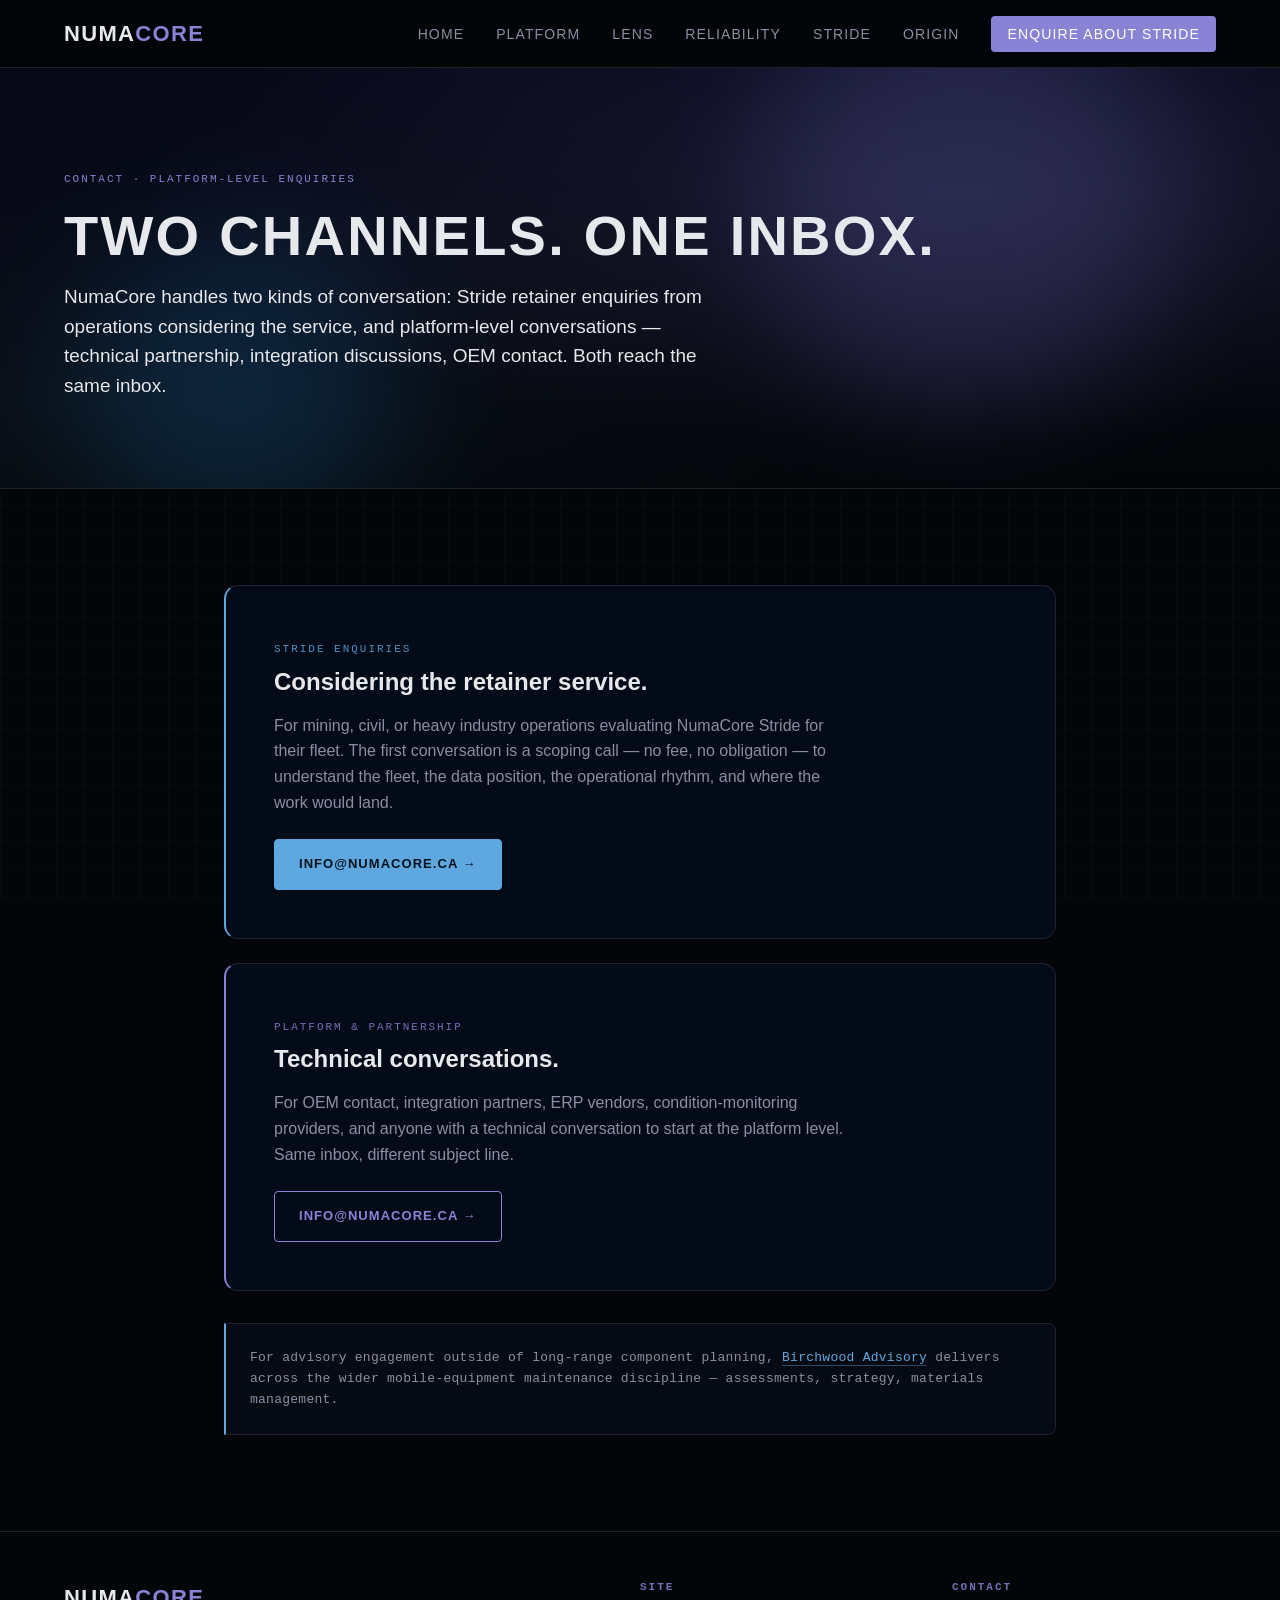
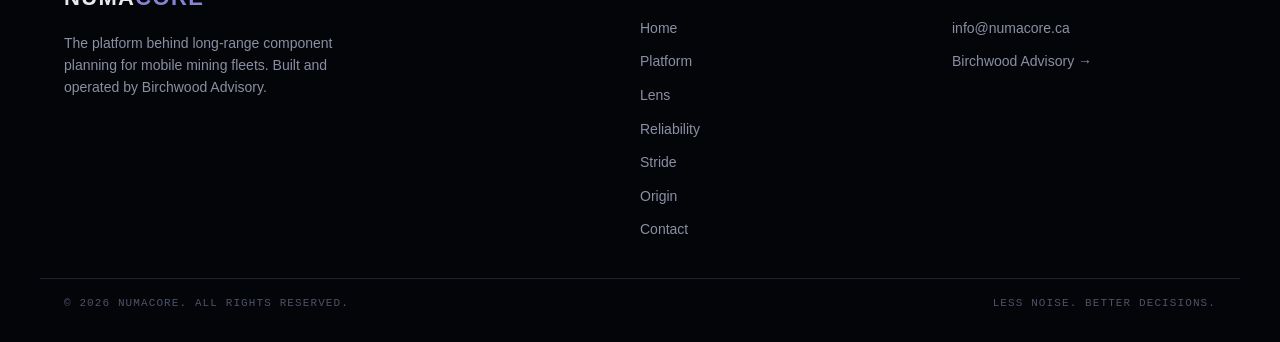
==== commit d2ffa8d4: "Add Reliability Risk Assessment page; integrate as Lens output Adds the Reliability Risk Assessment " ====
--- a/contact.html
+++ b/contact.html
@@ -22,6 +22,7 @@
       <li><a href="index.html">Home</a></li>
       <li><a href="platform.html">Platform</a></li>
       <li><a href="lens.html">Lens</a></li>
+      <li><a href="rra.html">Reliability</a></li>
       <li><a href="stride.html">Stride</a></li>
       <li><a href="origin.html">Origin</a></li>
       <li><a href="mailto:info@numacore.ca?subject=Stride%20enquiry" class="nav-cta">Enquire about Stride</a></li>
@@ -75,6 +76,7 @@
         <li><a href="index.html">Home</a></li>
         <li><a href="platform.html">Platform</a></li>
         <li><a href="lens.html">Lens</a></li>
+        <li><a href="rra.html">Reliability</a></li>
         <li><a href="stride.html">Stride</a></li>
         <li><a href="origin.html">Origin</a></li>
         <li><a href="contact.html">Contact</a></li>
--- a/styles.css
+++ b/styles.css
@@ -34,6 +34,8 @@
   --nc-lens-dim:    #0F6E56;
   --nc-intake:      #7A7870;
   --nc-intake-dim:  #3C3B38;
+  --nc-rra:         #C9A24A;
+  --nc-rra-dim:     #8A6A22;
 
   /* PANEL ACCENTS (Lens) */
   --nc-pulse:       #E24B4A;
@@ -395,6 +397,11 @@
   radial-gradient(ellipse at 75% 30%, rgba(61, 201, 160, 0.14), transparent 60%),
   radial-gradient(ellipse at 5% 80%, rgba(136, 131, 212, 0.05), transparent 55%),
   linear-gradient(180deg, #030B12 0%, #030508 100%); }
+.page-header.accent-rra .eyebrow { color: var(--nc-rra); }
+.page-header.accent-rra { background:
+  radial-gradient(ellipse at 75% 30%, rgba(201, 162, 74, 0.14), transparent 60%),
+  radial-gradient(ellipse at 5% 80%, rgba(136, 131, 212, 0.05), transparent 55%),
+  linear-gradient(180deg, #0B0905 0%, #030508 100%); }
 
 /* BUTTONS */
 .btn {
@@ -440,6 +447,21 @@
   border-color: #85B7EB;
   box-shadow: 0 0 20px rgba(95, 168, 224, 0.35);
 }
+
+.btn-rra {
+  background: var(--nc-rra);
+  color: #1A1305;
+  border-color: var(--nc-rra);
+}
+.btn-rra:hover {
+  background: #D8B567;
+  border-color: #D8B567;
+  box-shadow: 0 0 20px rgba(201, 162, 74, 0.35);
+}
+
+/* two-up grid (RRA page) */
+.duo-grid { display: grid; grid-template-columns: 1fr 1fr; gap: var(--space-lg); }
+@media (max-width: 880px) { .duo-grid { grid-template-columns: 1fr; } }
 
 .btn-ghost {
   background: transparent;
@@ -901,13 +923,13 @@
   line-height: 1.55;
 }
 
-/* PILLAR PANEL (Stride strategic pillars) */
+/* PILLAR PANEL (Stride service principles) */
 .pillar-grid {
   display: grid;
-  grid-template-columns: repeat(2, 1fr);
+  grid-template-columns: repeat(3, 1fr);
   gap: var(--space-lg);
 }
-@media (max-width: 700px) { .pillar-grid { grid-template-columns: 1fr; } }
+@media (max-width: 880px) { .pillar-grid { grid-template-columns: 1fr; } }
 
 .pillar-card {
   background: var(--nc-deep);
